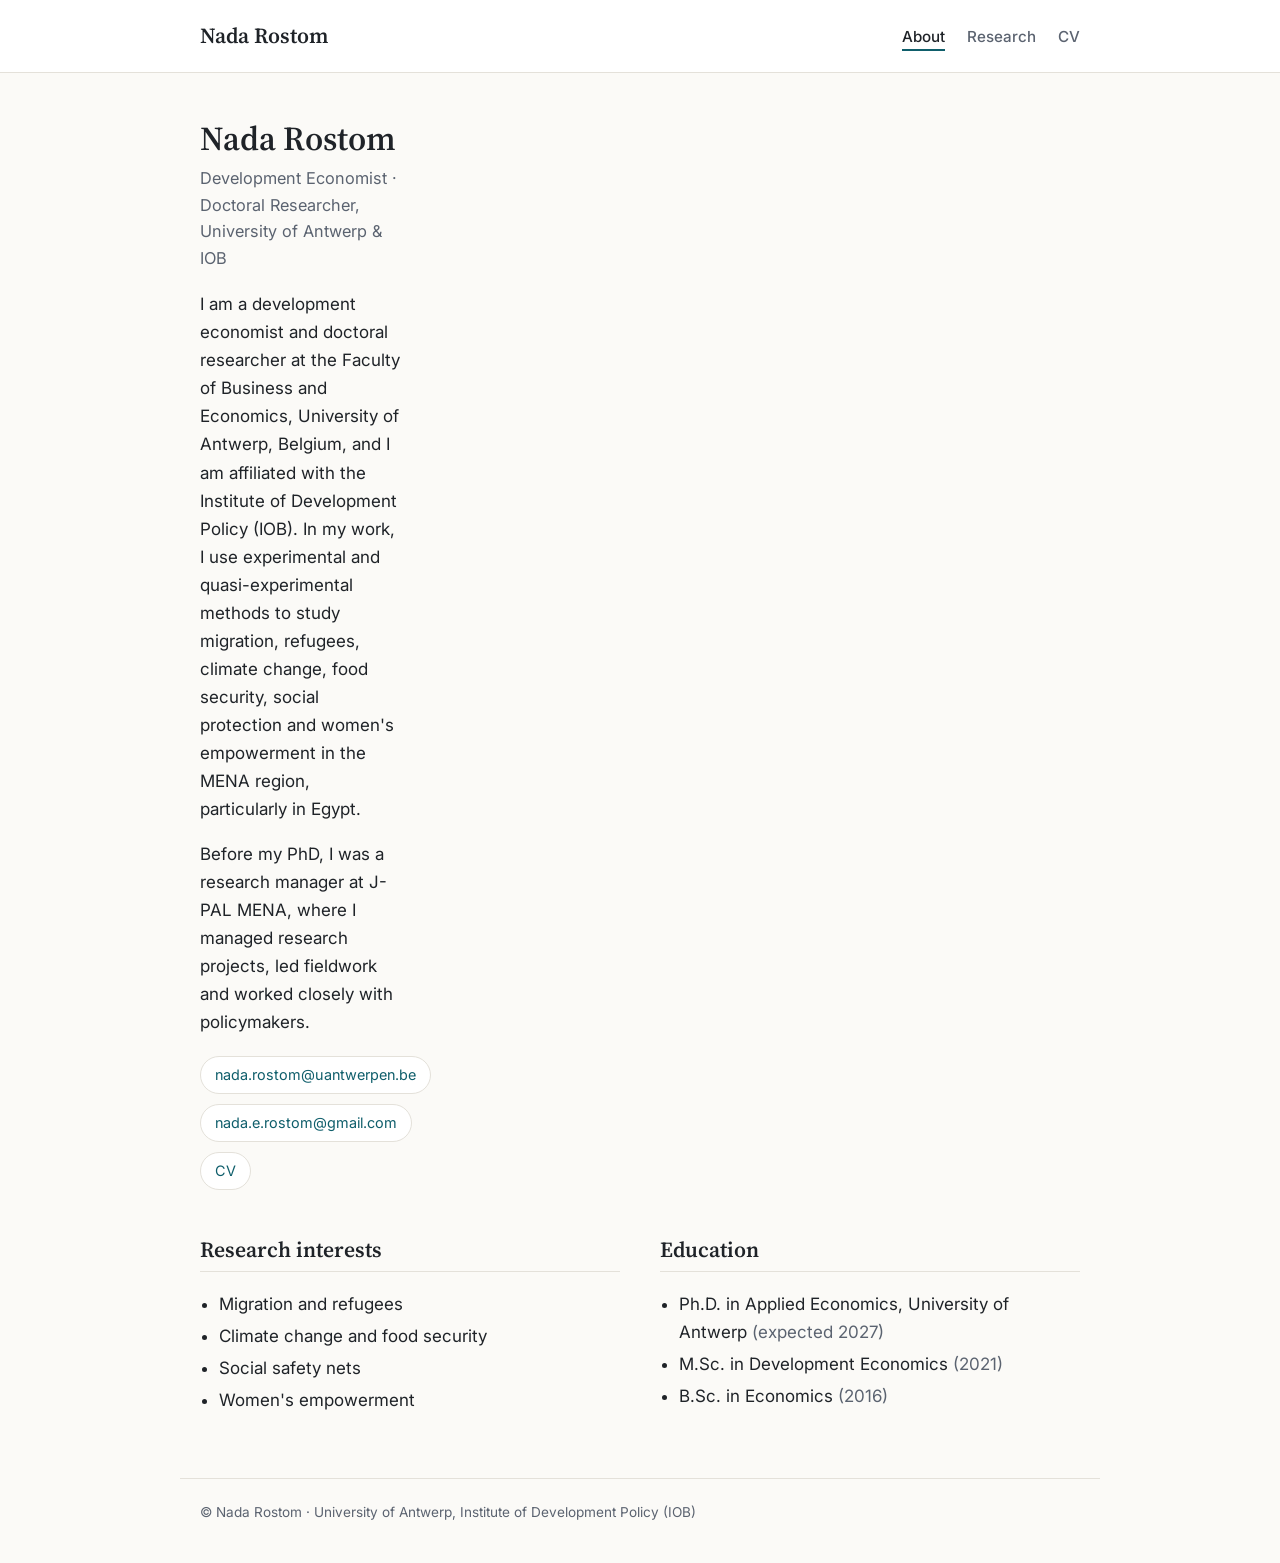
==== index.html @ a56e5227 "Add files via upload" ====
<!doctype html>
<html lang="en">
<head>
  <meta charset="utf-8">
  <meta name="viewport" content="width=device-width, initial-scale=1">
  <title>Nada Rostom | Development Economist, University of Antwerp</title>
  <meta name="description" content="Nada Rostom is a development economist and doctoral researcher at the University of Antwerp and IOB, working on migration, climate change, food security, social protection and women's empowerment in Egypt and the MENA region.">
  <meta name="author" content="Nada Rostom">
  <link rel="canonical" href="https://nadaerostom-source.github.io/">
  <meta property="og:type" content="profile">
  <meta property="og:title" content="Nada Rostom | Development Economist">
  <meta property="og:description" content="Doctoral researcher at the University of Antwerp (IOB) working on migration, climate change and social protection in Egypt and MENA.">
  <meta property="og:url" content="https://nadaerostom-source.github.io/">
  <meta property="og:image" content="https://nadaerostom-source.github.io/photo.jpg">
  <link rel="preconnect" href="https://fonts.googleapis.com">
  <link rel="preconnect" href="https://fonts.gstatic.com" crossorigin>
  <link href="https://fonts.googleapis.com/css2?family=Inter:wght@400;500;600&family=Source+Serif+4:wght@400;600&display=swap" rel="stylesheet">
  <link rel="stylesheet" href="style.css">
  <script type="application/ld+json">
  {
    "@context": "https://schema.org",
    "@type": "Person",
    "name": "Nada Rostom",
    "url": "https://nadaerostom-source.github.io/",
    "image": "https://nadaerostom-source.github.io/photo.jpg",
    "jobTitle": "Doctoral Researcher in Development Economics",
    "affiliation": [
      {"@type": "CollegeOrUniversity", "name": "University of Antwerp, Faculty of Business and Economics"},
      {"@type": "ResearchOrganization", "name": "Institute of Development Policy (IOB), University of Antwerp"}
    ],
    "alumniOf": {"@type": "Organization", "name": "J-PAL MENA"},
    "email": "mailto:nada.rostom@uantwerpen.be",
    "knowsAbout": ["Development economics", "Migration", "Refugees", "Climate change", "Food security", "Social safety nets", "Women's empowerment", "Randomized controlled trials", "Egypt", "Middle East and North Africa"]
  }
  </script>
</head>
<body>
  <header class="site-header">
    <nav class="nav" aria-label="Main">
      <a class="brand" href="./">Nada Rostom</a>
      <ul>
        <li><a href="./" aria-current="page">About</a></li>
        <li><a href="research.html">Research</a></li>
        <li><a href="cv.html">CV</a></li>
      </ul>
    </nav>
  </header>

  <main>
    <section class="hero">
      <img src="photo.jpg" alt="Portrait of Nada Rostom" width="200" height="200" onerror="this.style.display='none'">
      <div>
        <h1>Nada Rostom</h1>
        <p class="role">Development Economist · Doctoral Researcher, University of Antwerp &amp; IOB</p>
        <p>I am a development economist and doctoral researcher at the Faculty of Business and Economics, University of Antwerp, Belgium, and I am affiliated with the Institute of Development Policy (IOB). In my work, I use experimental and quasi-experimental methods to study migration, refugees, climate change, food security, social protection and women's empowerment in the MENA region, particularly in Egypt.</p>
        <p>Before my PhD, I was a research manager at J-PAL MENA, where I managed research projects, led fieldwork and worked closely with policymakers.</p>
        <ul class="contact-links">
          <li><a href="mailto:nada.rostom@uantwerpen.be">nada.rostom@uantwerpen.be</a></li>
          <li><a href="mailto:nada.e.rostom@gmail.com">nada.e.rostom@gmail.com</a></li>
          <li><a href="cv.html">CV</a></li>
          <!-- Add your real profile links, e.g.:
          <li><a href="https://www.linkedin.com/in/YOUR-PROFILE">LinkedIn</a></li>
          <li><a href="https://scholar.google.com/citations?user=YOUR-ID">Google Scholar</a></li>
          <li><a href="https://x.com/YOUR-HANDLE">X / Twitter</a></li>
          -->
        </ul>
      </div>
    </section>

    <div class="two-col">
      <section>
        <h2>Research interests</h2>
        <ul class="plain-list">
          <li>Migration and refugees</li>
          <li>Climate change and food security</li>
          <li>Social safety nets</li>
          <li>Women's empowerment</li>
        </ul>
      </section>
      <section>
        <h2>Education</h2>
        <ul class="plain-list">
          <li>Ph.D. in Applied Economics, University of Antwerp <span class="muted">(expected 2027)</span></li>
          <li>M.Sc. in Development Economics <span class="muted">(2021)</span></li>
          <li>B.Sc. in Economics <span class="muted">(2016)</span></li>
        </ul>
      </section>
    </div>
  </main>

  <footer>© Nada Rostom · University of Antwerp, Institute of Development Policy (IOB)</footer>
</body>
</html>
---- style.css ----
:root {
  --bg: #fbfaf7;
  --surface: #ffffff;
  --text: #1f2328;
  --muted: #5b6370;
  --accent: #0f5e6b;
  --accent-soft: #e3eff0;
  --border: #e4e1da;
  --serif: "Source Serif 4", Georgia, "Times New Roman", serif;
  --sans: "Inter", -apple-system, BlinkMacSystemFont, "Segoe UI", Roboto, sans-serif;
}
@media (prefers-color-scheme: dark) {
  :root {
    --bg: #14171a;
    --surface: #1b1f23;
    --text: #e6e6e3;
    --muted: #a0a7b0;
    --accent: #6cc3cf;
    --accent-soft: #1d3236;
    --border: #2c3238;
  }
}
* { box-sizing: border-box; }
html { -webkit-text-size-adjust: 100%; }
body {
  margin: 0;
  background: var(--bg);
  color: var(--text);
  font-family: var(--sans);
  font-size: 17px;
  line-height: 1.65;
}
a { color: var(--accent); text-decoration-thickness: 1px; text-underline-offset: 3px; }
a:hover { text-decoration-thickness: 2px; }

/* Header / nav */
.site-header {
  border-bottom: 1px solid var(--border);
  background: var(--surface);
}
.nav {
  max-width: 920px;
  margin: 0 auto;
  padding: 18px 20px;
  display: flex;
  align-items: center;
  justify-content: space-between;
  gap: 16px;
  flex-wrap: wrap;
}
.brand {
  font-family: var(--serif);
  font-size: 1.35rem;
  font-weight: 600;
  color: var(--text);
  text-decoration: none;
}
.nav ul { list-style: none; margin: 0; padding: 0; display: flex; gap: 22px; }
.nav ul a {
  color: var(--muted);
  text-decoration: none;
  font-size: 0.95rem;
  font-weight: 500;
  padding-bottom: 3px;
  border-bottom: 2px solid transparent;
}
.nav ul a:hover { color: var(--text); }
.nav ul a[aria-current="page"] { color: var(--text); border-bottom-color: var(--accent); }

main { max-width: 920px; margin: 0 auto; padding: 44px 20px 60px; }

h1, h2, h3 { font-family: var(--serif); line-height: 1.25; font-weight: 600; }
h1 { font-size: 2.1rem; margin: 0 0 6px; }
h2 {
  font-size: 1.35rem;
  margin: 46px 0 18px;
  padding-bottom: 8px;
  border-bottom: 1px solid var(--border);
}
h3 { font-size: 1.08rem; margin: 0 0 4px; }

/* Hero on About page */
.hero { display: grid; grid-template-columns: 200px 1fr; gap: 40px; align-items: start; }
.hero img {
  width: 200px; height: 200px; object-fit: cover; border-radius: 50%;
  border: 1px solid var(--border); background: var(--accent-soft);
}
.role { color: var(--muted); font-size: 1.02rem; margin: 0 0 18px; }
.contact-links { display: flex; flex-wrap: wrap; gap: 10px; margin: 20px 0 0; padding: 0; list-style: none; }
.contact-links a {
  display: inline-block;
  padding: 6px 14px;
  border: 1px solid var(--border);
  border-radius: 999px;
  font-size: 0.9rem;
  text-decoration: none;
  background: var(--surface);
}
.contact-links a:hover { border-color: var(--accent); }

.two-col { display: grid; grid-template-columns: 1fr 1fr; gap: 40px; }
.plain-list { margin: 0; padding-left: 1.1em; }
.plain-list li { margin-bottom: 4px; }
.muted { color: var(--muted); }

/* Papers */
.paper { margin: 0 0 26px; }
.paper .authors { color: var(--muted); font-size: 0.95rem; margin: 0; }
.paper .venue { font-size: 0.95rem; margin: 2px 0 6px; }
.paper .venue em { font-style: italic; }
.paper details summary {
  cursor: pointer;
  font-size: 0.88rem;
  color: var(--accent);
  font-weight: 500;
  list-style: none;
  display: inline-block;
}
.paper details summary::-webkit-details-marker { display: none; }
.paper details summary::before { content: "+ "; }
.paper details[open] summary::before { content: "− "; }
.paper details p {
  font-size: 0.95rem;
  margin: 8px 0 0;
  padding: 12px 16px;
  background: var(--surface);
  border-left: 3px solid var(--accent);
  border-radius: 0 6px 6px 0;
}
.tag {
  display: inline-block;
  font-size: 0.75rem;
  font-weight: 600;
  letter-spacing: 0.02em;
  padding: 1px 8px;
  border-radius: 4px;
  background: var(--accent-soft);
  color: var(--accent);
  margin-left: 6px;
  vertical-align: 2px;
}
figure { margin: 0 0 10px; }
figure img { width: 100%; border-radius: 8px; display: block; }
figcaption { font-size: 0.85rem; color: var(--muted); margin-top: 6px; }

.cv-box {
  background: var(--surface);
  border: 1px solid var(--border);
  border-radius: 10px;
  padding: 28px;
}
.button {
  display: inline-block;
  background: var(--accent);
  color: var(--bg);
  padding: 10px 20px;
  border-radius: 6px;
  text-decoration: none;
  font-weight: 600;
  margin-top: 10px;
}

footer {
  border-top: 1px solid var(--border);
  max-width: 920px;
  margin: 0 auto;
  padding: 22px 20px 40px;
  font-size: 0.85rem;
  color: var(--muted);
}

@media (max-width: 680px) {
  body { font-size: 16px; }
  main { padding: 30px 16px 48px; }
  .nav { padding: 14px 16px; }
  .hero { grid-template-columns: 1fr; gap: 20px; }
  .hero img { width: 140px; height: 140px; }
  .two-col { grid-template-columns: 1fr; gap: 0; }
  h1 { font-size: 1.75rem; }
}
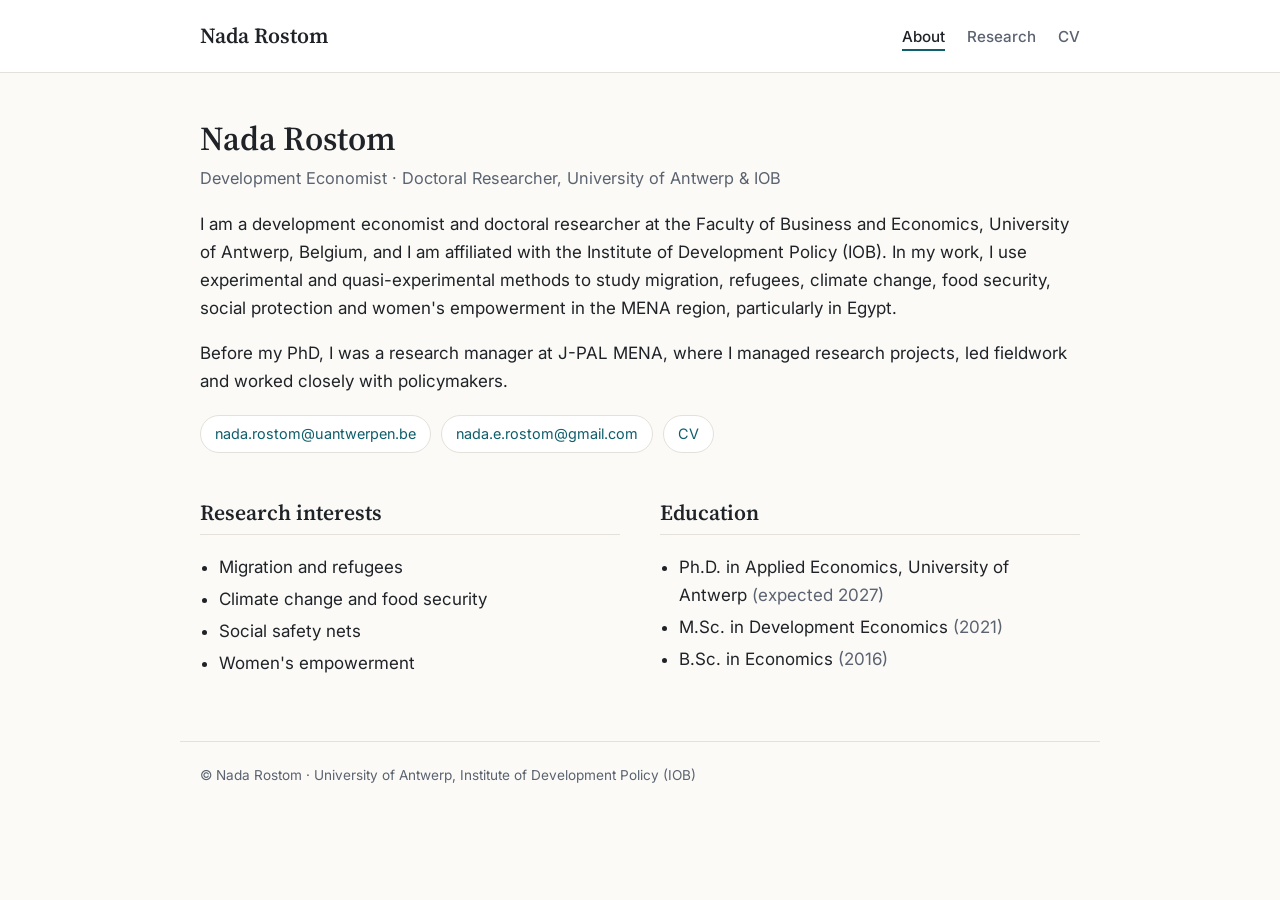
==== commit 8865e688: "Add files via upload" ====
--- a/index.html
+++ b/index.html
@@ -6,12 +6,12 @@
   <title>Nada Rostom | Development Economist, University of Antwerp</title>
   <meta name="description" content="Nada Rostom is a development economist and doctoral researcher at the University of Antwerp and IOB, working on migration, climate change, food security, social protection and women's empowerment in Egypt and the MENA region.">
   <meta name="author" content="Nada Rostom">
-  <link rel="canonical" href="https://nadaerostom-source.github.io/">
+  <link rel="canonical" href="https://nadaerostom.github.io/">
   <meta property="og:type" content="profile">
   <meta property="og:title" content="Nada Rostom | Development Economist">
   <meta property="og:description" content="Doctoral researcher at the University of Antwerp (IOB) working on migration, climate change and social protection in Egypt and MENA.">
-  <meta property="og:url" content="https://nadaerostom-source.github.io/">
-  <meta property="og:image" content="https://nadaerostom-source.github.io/photo.jpg">
+  <meta property="og:url" content="https://nadaerostom.github.io/">
+  <meta property="og:image" content="https://nadaerostom.github.io/photo.jpg">
   <link rel="preconnect" href="https://fonts.googleapis.com">
   <link rel="preconnect" href="https://fonts.gstatic.com" crossorigin>
   <link href="https://fonts.googleapis.com/css2?family=Inter:wght@400;500;600&family=Source+Serif+4:wght@400;600&display=swap" rel="stylesheet">
@@ -21,8 +21,8 @@
     "@context": "https://schema.org",
     "@type": "Person",
     "name": "Nada Rostom",
-    "url": "https://nadaerostom-source.github.io/",
-    "image": "https://nadaerostom-source.github.io/photo.jpg",
+    "url": "https://nadaerostom.github.io/",
+    "image": "https://nadaerostom.github.io/photo.jpg",
     "jobTitle": "Doctoral Researcher in Development Economics",
     "affiliation": [
       {"@type": "CollegeOrUniversity", "name": "University of Antwerp, Faculty of Business and Economics"},
@@ -48,7 +48,7 @@
 
   <main>
     <section class="hero">
-      <img src="photo.jpg" alt="Portrait of Nada Rostom" width="200" height="200" onerror="this.style.display='none'">
+      <img src="photo.jpg" alt="Portrait of Nada Rostom" width="200" height="200" onerror="this.closest('.hero').classList.add('no-photo');this.remove()">
       <div>
         <h1>Nada Rostom</h1>
         <p class="role">Development Economist · Doctoral Researcher, University of Antwerp &amp; IOB</p>
--- a/style.css
+++ b/style.css
@@ -85,6 +85,7 @@
   width: 200px; height: 200px; object-fit: cover; border-radius: 50%;
   border: 1px solid var(--border); background: var(--accent-soft);
 }
+.hero.no-photo { grid-template-columns: 1fr; }
 .role { color: var(--muted); font-size: 1.02rem; margin: 0 0 18px; }
 .contact-links { display: flex; flex-wrap: wrap; gap: 10px; margin: 20px 0 0; padding: 0; list-style: none; }
 .contact-links a {
